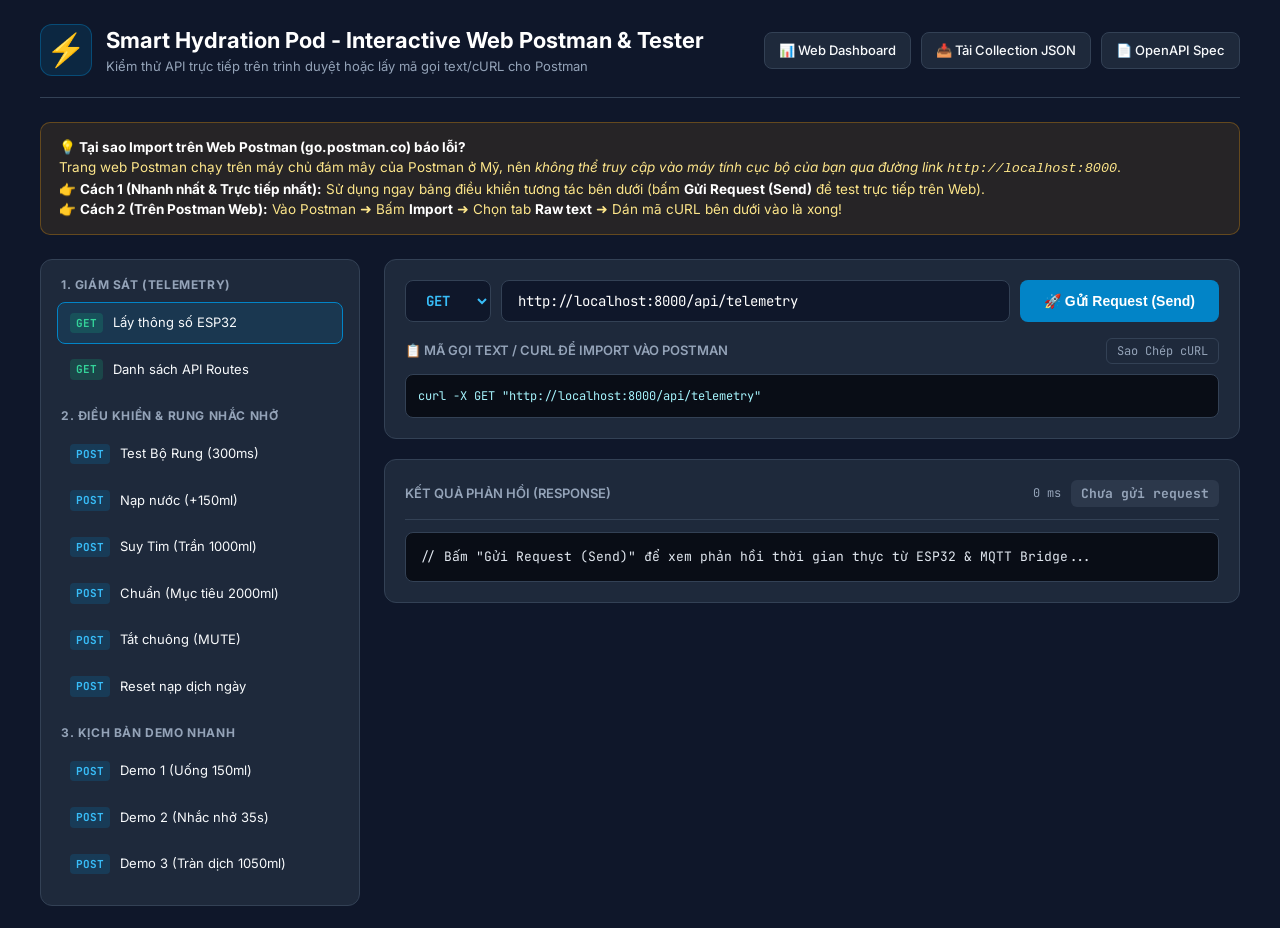
==== dashboard/docs.html @ 37216bba "feat: add interactive Web Postman tester UI at /docs and canonical v2.1 URL objects" ====
<!DOCTYPE html>
<html lang="vi">
<head>
  <meta charset="UTF-8">
  <meta name="viewport" content="width=device-width, initial-scale=1.0">
  <title>Smart Hydration Pod - Web Postman & Interactive API Tester</title>
  <link rel="preconnect" href="https://fonts.googleapis.com">
  <link rel="preconnect" href="https://fonts.gstatic.com" crossorigin>
  <link href="https://fonts.googleapis.com/css2?family=Inter:wght@400;500;600;700;800&family=JetBrains+Mono:wght@400;500;600&display=swap" rel="stylesheet">
  <style>
    :root {
      --bg: #0f172a;
      --card-bg: #1e293b;
      --border: #334155;
      --text: #f8fafc;
      --text-muted: #94a3b8;
      --primary: #0284c7;
      --primary-hover: #0369a1;
      --accent: #06b6d4;
      --success: #10b981;
      --warning: #f59e0b;
      --danger: #ef4444;
      --font-mono: 'JetBrains Mono', monospace;
    }
    * { box-sizing: border-box; margin: 0; padding: 0; }
    body {
      background: var(--bg);
      color: var(--text);
      font-family: 'Inter', -apple-system, sans-serif;
      line-height: 1.5;
      padding: 24px;
    }
    .container {
      max-width: 1200px;
      margin: 0 auto;
    }
    header {
      display: flex;
      justify-content: space-between;
      align-items: center;
      padding-bottom: 20px;
      border-bottom: 1px solid var(--border);
      margin-bottom: 24px;
      flex-wrap: wrap;
      gap: 16px;
    }
    .brand {
      display: flex;
      align-items: center;
      gap: 14px;
    }
    .brand-icon {
      font-size: 32px;
      background: rgba(2, 132, 199, 0.15);
      border: 1px solid rgba(2, 132, 199, 0.4);
      border-radius: 12px;
      width: 52px;
      height: 52px;
      display: flex;
      align-items: center;
      justify-content: center;
    }
    h1 { font-size: 22px; font-weight: 700; color: #fff; }
    .subtitle { font-size: 13px; color: var(--text-muted); }
    .badge {
      display: inline-flex;
      align-items: center;
      gap: 6px;
      background: rgba(16, 185, 129, 0.15);
      color: var(--success);
      border: 1px solid rgba(16, 185, 129, 0.3);
      padding: 6px 12px;
      border-radius: 20px;
      font-size: 13px;
      font-weight: 600;
    }
    .links-nav {
      display: flex;
      gap: 10px;
    }
    .btn-nav {
      background: var(--card-bg);
      border: 1px solid var(--border);
      color: var(--text);
      padding: 8px 14px;
      border-radius: 8px;
      text-decoration: none;
      font-size: 13px;
      font-weight: 500;
      transition: all 0.2s;
    }
    .btn-nav:hover {
      border-color: var(--primary);
      color: #38bdf8;
    }
    
    .alert-box {
      background: rgba(245, 158, 11, 0.1);
      border: 1px solid rgba(245, 158, 11, 0.3);
      border-radius: 10px;
      padding: 14px 18px;
      margin-bottom: 24px;
      font-size: 13.5px;
      color: #fde68a;
    }
    .alert-box strong { color: #fff; }

    .main-layout {
      display: grid;
      grid-template-columns: 320px 1fr;
      gap: 24px;
    }
    @media (max-width: 900px) {
      .main-layout { grid-template-columns: 1fr; }
    }

    .sidebar {
      background: var(--card-bg);
      border: 1px solid var(--border);
      border-radius: 12px;
      padding: 16px;
      height: fit-content;
    }
    .section-title {
      font-size: 12px;
      font-weight: 700;
      text-transform: uppercase;
      letter-spacing: 0.05em;
      color: var(--text-muted);
      margin: 16px 0 8px 4px;
    }
    .section-title:first-child { margin-top: 0; }
    
    .endpoint-item {
      display: flex;
      align-items: center;
      gap: 10px;
      padding: 10px 12px;
      border-radius: 8px;
      cursor: pointer;
      font-size: 13px;
      margin-bottom: 4px;
      transition: background 0.15s;
      border: 1px solid transparent;
    }
    .endpoint-item:hover {
      background: rgba(255, 255, 255, 0.04);
      border-color: rgba(255, 255, 255, 0.08);
    }
    .endpoint-item.active {
      background: rgba(2, 132, 199, 0.15);
      border-color: var(--primary);
    }
    .method-tag {
      font-size: 11px;
      font-family: var(--font-mono);
      font-weight: 700;
      padding: 2px 6px;
      border-radius: 4px;
    }
    .method-get { background: rgba(16, 185, 129, 0.2); color: #34d399; }
    .method-post { background: rgba(2, 132, 199, 0.2); color: #38bdf8; }

    .workspace {
      display: flex;
      flex-direction: column;
      gap: 20px;
    }
    .panel-card {
      background: var(--card-bg);
      border: 1px solid var(--border);
      border-radius: 12px;
      padding: 20px;
    }

    .request-bar {
      display: flex;
      gap: 10px;
      margin-bottom: 16px;
    }
    .req-method {
      background: #0f172a;
      border: 1px solid var(--border);
      color: #38bdf8;
      font-family: var(--font-mono);
      font-weight: 700;
      padding: 10px 16px;
      border-radius: 8px;
      font-size: 14px;
    }
    .req-url {
      flex: 1;
      background: #0f172a;
      border: 1px solid var(--border);
      color: #fff;
      font-family: var(--font-mono);
      padding: 10px 16px;
      border-radius: 8px;
      font-size: 14px;
      outline: none;
    }
    .req-url:focus { border-color: var(--primary); }
    .btn-send {
      background: var(--primary);
      color: #fff;
      border: none;
      padding: 10px 24px;
      border-radius: 8px;
      font-weight: 600;
      font-size: 14px;
      cursor: pointer;
      display: flex;
      align-items: center;
      gap: 8px;
      transition: background 0.2s;
    }
    .btn-send:hover { background: var(--primary-hover); }

    .body-header {
      display: flex;
      justify-content: space-between;
      align-items: center;
      margin-bottom: 8px;
    }
    .lbl {
      font-size: 13px;
      font-weight: 600;
      color: var(--text-muted);
    }
    .btn-action-small {
      background: none;
      border: 1px solid var(--border);
      color: var(--text-muted);
      border-radius: 6px;
      padding: 4px 10px;
      font-size: 12px;
      cursor: pointer;
      font-family: var(--font-mono);
    }
    .btn-action-small:hover {
      color: #fff;
      border-color: #64748b;
    }

    textarea.code-box {
      width: 100%;
      height: 120px;
      background: #090d16;
      border: 1px solid var(--border);
      border-radius: 8px;
      color: #38bdf8;
      font-family: var(--font-mono);
      font-size: 13px;
      padding: 12px;
      resize: vertical;
      outline: none;
      line-height: 1.4;
    }
    textarea.code-box:focus { border-color: var(--primary); }

    .response-header {
      display: flex;
      justify-content: space-between;
      align-items: center;
      padding-bottom: 12px;
      border-bottom: 1px solid var(--border);
      margin-bottom: 12px;
    }
    .res-status {
      font-family: var(--font-mono);
      font-size: 13px;
      font-weight: 700;
      padding: 4px 10px;
      border-radius: 6px;
      background: rgba(100, 116, 139, 0.2);
      color: var(--text-muted);
    }
    .status-200 { background: rgba(16, 185, 129, 0.2); color: #34d399; }
    .status-err { background: rgba(239, 68, 68, 0.2); color: #f87171; }

    pre.res-body {
      background: #090d16;
      border: 1px solid var(--border);
      border-radius: 8px;
      padding: 14px;
      color: #e2e8f0;
      font-family: var(--font-mono);
      font-size: 13px;
      max-height: 360px;
      overflow: auto;
      white-space: pre-wrap;
      word-break: break-all;
    }

    .curl-snippet {
      background: #090d16;
      border: 1px solid var(--border);
      border-radius: 8px;
      padding: 12px;
      font-family: var(--font-mono);
      font-size: 12px;
      color: #a5f3fc;
      margin-top: 10px;
      white-space: pre-wrap;
      word-break: break-all;
    }
  </style>
</head>
<body>

  <div class="container">
    <header>
      <div class="brand">
        <div class="brand-icon">⚡</div>
        <div>
          <h1>Smart Hydration Pod - Interactive Web Postman & Tester</h1>
          <div class="subtitle">Kiểm thử API trực tiếp trên trình duyệt hoặc lấy mã gọi text/cURL cho Postman</div>
        </div>
      </div>

      <div class="links-nav">
        <a href="/" class="btn-nav">📊 Web Dashboard</a>
        <a href="/postman_collection.json" download class="btn-nav">📥 Tải Collection JSON</a>
        <a href="/openapi.json" class="btn-nav">📄 OpenAPI Spec</a>
      </div>
    </header>

    <!-- Postman Web Note Box -->
    <div class="alert-box">
      <strong>💡 Tại sao Import trên Web Postman (go.postman.co) báo lỗi?</strong><br>
      Trang web Postman chạy trên máy chủ đám mây của Postman ở Mỹ, nên <em>không thể truy cập vào máy tính cục bộ của bạn qua đường link <code>http://localhost:8000</code></em>.<br>
      👉 <strong>Cách 1 (Nhanh nhất & Trực tiếp nhất):</strong> Sử dụng ngay bảng điều khiển tương tác bên dưới (bấm <strong>Gửi Request (Send)</strong> để test trực tiếp trên Web).<br>
      👉 <strong>Cách 2 (Trên Postman Web):</strong> Vào Postman ➜ Bấm <strong>Import</strong> ➜ Chọn tab <strong>Raw text</strong> ➜ Dán mã cURL bên dưới vào là xong!
    </div>

    <div class="main-layout">
      <!-- Sidebar Endpoints -->
      <div class="sidebar">
        <div class="section-title">1. Giám Sát (Telemetry)</div>
        <div class="endpoint-item active" onclick="loadEndpoint(0)">
          <span class="method-tag method-get">GET</span>
          <span>Lấy thông số ESP32</span>
        </div>
        <div class="endpoint-item" onclick="loadEndpoint(1)">
          <span class="method-tag method-get">GET</span>
          <span>Danh sách API Routes</span>
        </div>

        <div class="section-title">2. Điều Khiển & Rung Nhắc Nhở</div>
        <div class="endpoint-item" onclick="loadEndpoint(2)">
          <span class="method-tag method-post">POST</span>
          <span>Test Bộ Rung (300ms)</span>
        </div>
        <div class="endpoint-item" onclick="loadEndpoint(3)">
          <span class="method-tag method-post">POST</span>
          <span>Nạp nước (+150ml)</span>
        </div>
        <div class="endpoint-item" onclick="loadEndpoint(4)">
          <span class="method-tag method-post">POST</span>
          <span>Suy Tim (Trần 1000ml)</span>
        </div>
        <div class="endpoint-item" onclick="loadEndpoint(5)">
          <span class="method-tag method-post">POST</span>
          <span>Chuẩn (Mục tiêu 2000ml)</span>
        </div>
        <div class="endpoint-item" onclick="loadEndpoint(6)">
          <span class="method-tag method-post">POST</span>
          <span>Tắt chuông (MUTE)</span>
        </div>
        <div class="endpoint-item" onclick="loadEndpoint(7)">
          <span class="method-tag method-post">POST</span>
          <span>Reset nạp dịch ngày</span>
        </div>

        <div class="section-title">3. Kịch Bản Demo Nhanh</div>
        <div class="endpoint-item" onclick="loadEndpoint(8)">
          <span class="method-tag method-post">POST</span>
          <span>Demo 1 (Uống 150ml)</span>
        </div>
        <div class="endpoint-item" onclick="loadEndpoint(9)">
          <span class="method-tag method-post">POST</span>
          <span>Demo 2 (Nhắc nhở 35s)</span>
        </div>
        <div class="endpoint-item" onclick="loadEndpoint(10)">
          <span class="method-tag method-post">POST</span>
          <span>Demo 3 (Tràn dịch 1050ml)</span>
        </div>
      </div>

      <!-- Main Request / Response Workspace -->
      <div class="workspace">
        <div class="panel-card">
          <div class="request-bar">
            <select id="req-method" class="req-method" onchange="updateCurlSnippet()">
              <option value="GET">GET</option>
              <option value="POST">POST</option>
            </select>
            <input type="text" id="req-url" class="req-url" value="http://localhost:8000/api/telemetry" oninput="updateCurlSnippet()">
            <button class="btn-send" onclick="sendRequest()">
              <span>🚀 Gửi Request (Send)</span>
            </button>
          </div>

          <div id="body-section">
            <div class="body-header">
              <span class="lbl">REQUEST BODY (JSON)</span>
              <button class="btn-action-small" onclick="formatJson()">Format JSON</button>
            </div>
            <textarea id="req-body" class="code-box" oninput="updateCurlSnippet()"></textarea>
          </div>

          <div style="margin-top: 16px;">
            <div class="body-header">
              <span class="lbl">📋 MÃ GỌI TEXT / CURL ĐỂ IMPORT VÀO POSTMAN</span>
              <button class="btn-action-small" onclick="copyCurl()">Sao Chép cURL</button>
            </div>
            <div id="curl-preview" class="curl-snippet">curl -X GET http://localhost:8000/api/telemetry</div>
          </div>
        </div>

        <!-- Response Card -->
        <div class="panel-card">
          <div class="response-header">
            <span class="lbl">KẾT QUẢ PHẢN HỒI (RESPONSE)</span>
            <div style="display: flex; gap: 10px; align-items: center;">
              <span id="res-time" style="font-size: 12px; color: var(--text-muted); font-family: var(--font-mono);">0 ms</span>
              <span id="res-status" class="res-status">Chưa gửi request</span>
            </div>
          </div>
          <pre id="res-body" class="res-body">// Bấm "Gửi Request (Send)" để xem phản hồi thời gian thực từ ESP32 & MQTT Bridge...</pre>
        </div>
      </div>
    </div>
  </div>

  <script>
    const endpoints = [
      { method: 'GET', url: 'http://localhost:8000/api/telemetry', body: '' },
      { method: 'GET', url: 'http://localhost:8000/api/help', body: '' },
      { method: 'POST', url: 'http://localhost:8000/api/vibrate', body: JSON.stringify({ duration_ms: 300 }, null, 2) },
      { method: 'POST', url: 'http://localhost:8000/api/drink', body: JSON.stringify({ amount_ml: 150 }, null, 2) },
      { method: 'POST', url: 'http://localhost:8000/api/profile', body: JSON.stringify({ profile: 'HEART_FAILURE', hard_cap: 1000 }, null, 2) },
      { method: 'POST', url: 'http://localhost:8000/api/profile', body: JSON.stringify({ profile: 'STANDARD', goal: 2000 }, null, 2) },
      { method: 'POST', url: 'http://localhost:8000/api/alarm', body: JSON.stringify({ action: 'MUTE' }, null, 2) },
      { method: 'POST', url: 'http://localhost:8000/api/reset', body: '{}' },
      { method: 'POST', url: 'http://localhost:8000/api/command', body: JSON.stringify({ command: 'SIM_DEMO_SCENARIO_1' }, null, 2) },
      { method: 'POST', url: 'http://localhost:8000/api/command', body: JSON.stringify({ command: 'SIM_DEMO_SCENARIO_2' }, null, 2) },
      { method: 'POST', url: 'http://localhost:8000/api/command', body: JSON.stringify({ command: 'SIM_DEMO_SCENARIO_3' }, null, 2) }
    ];

    function loadEndpoint(idx) {
      document.querySelectorAll('.endpoint-item').forEach((el, i) => {
        el.classList.toggle('active', i === idx);
      });
      const ep = endpoints[idx];
      document.getElementById('req-method').value = ep.method;
      document.getElementById('req-url').value = ep.url;
      document.getElementById('req-body').value = ep.body;
      
      const bodySec = document.getElementById('body-section');
      bodySec.style.display = ep.method === 'GET' ? 'none' : 'block';

      updateCurlSnippet();
    }

    function updateCurlSnippet() {
      const method = document.getElementById('req-method').value;
      const url = document.getElementById('req-url').value;
      const body = document.getElementById('req-body').value.trim();

      let curl = `curl -X ${method} "${url}"`;
      if (method === 'POST') {
        curl += ` -H "Content-Type: application/json"`;
        if (body) {
          const compact = body.replace(/\n\s*/g, ' ');
          curl += ` -d '${compact}'`;
        }
      }
      document.getElementById('curl-preview').textContent = curl;
    }

    function copyCurl() {
      const curl = document.getElementById('curl-preview').textContent;
      navigator.clipboard.writeText(curl).then(() => {
        alert("Đã sao chép mã cURL! Bạn có thể dán trực tiếp vào Postman (mục Import -> Raw text) hoặc chạy trên Terminal.");
      });
    }

    function formatJson() {
      try {
        const val = document.getElementById('req-body').value;
        if (!val.trim()) return;
        const parsed = JSON.parse(val);
        document.getElementById('req-body').value = JSON.stringify(parsed, null, 2);
        updateCurlSnippet();
      } catch (e) {
        alert("JSON không hợp lệ: " + e.message);
      }
    }

    async function sendRequest() {
      const method = document.getElementById('req-method').value;
      const url = document.getElementById('req-url').value;
      const bodyText = document.getElementById('req-body').value.trim();

      const statusEl = document.getElementById('res-status');
      const timeEl = document.getElementById('res-time');
      const bodyEl = document.getElementById('res-body');

      statusEl.className = 'res-status';
      statusEl.textContent = 'Đang gửi...';
      bodyEl.textContent = 'Chờ phản hồi...';

      const t0 = performance.now();

      try {
        const opts = {
          method: method,
          headers: {}
        };
        if (method === 'POST') {
          opts.headers['Content-Type'] = 'application/json';
          opts.body = bodyText || '{}';
        }

        const res = await fetch(url, opts);
        const duration = Math.round(performance.now() - t0);
        timeEl.textContent = duration + ' ms';

        statusEl.textContent = `${res.status} ${res.statusText || 'OK'}`;
        if (res.ok) {
          statusEl.className = 'res-status status-200';
        } else {
          statusEl.className = 'res-status status-err';
        }

        const data = await res.json();
        bodyEl.textContent = JSON.stringify(data, null, 2);
      } catch (err) {
        const duration = Math.round(performance.now() - t0);
        timeEl.textContent = duration + ' ms';
        statusEl.className = 'res-status status-err';
        statusEl.textContent = 'LỖI KẾT NỐI';
        bodyEl.textContent = 'Lỗi kết nối tới Server: ' + err.message + '\n\nHãy đảm bảo server.py đang chạy trên máy (http://localhost:8000).';
      }
    }

    // Init first endpoint
    loadEndpoint(0);
  </script>
</body>
</html>
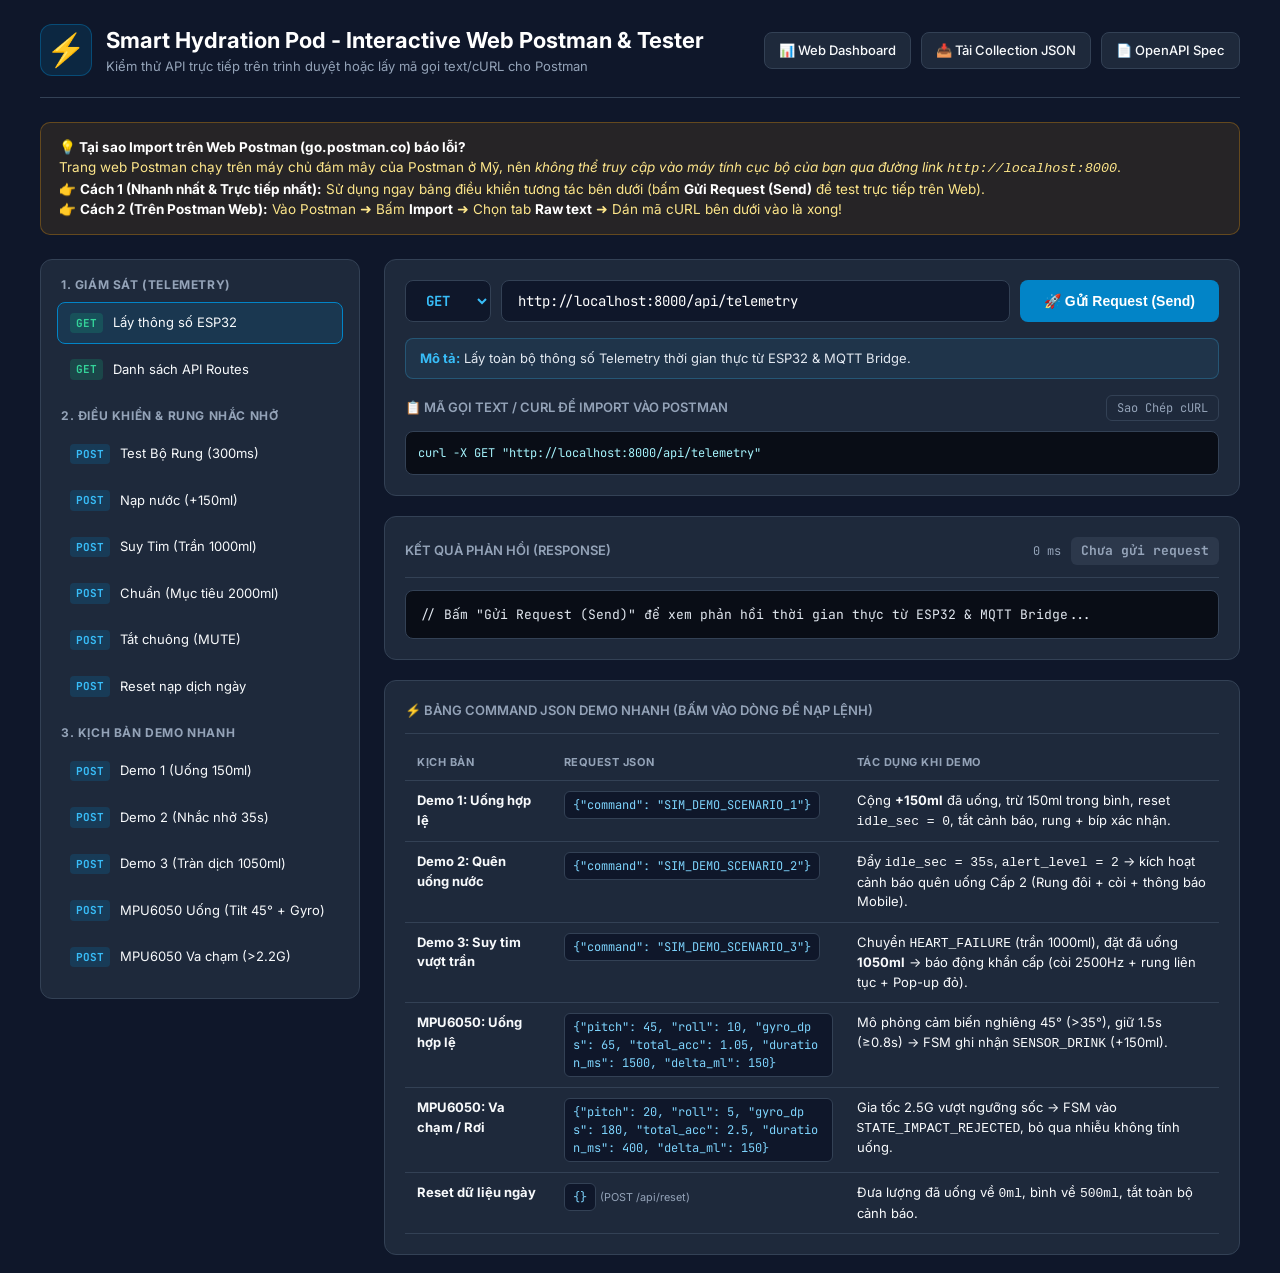
==== commit 03bbd1ff: "api stimulation" ====
--- a/dashboard/docs.html
+++ b/dashboard/docs.html
@@ -216,6 +216,53 @@
     }
     .btn-send:hover { background: var(--primary-hover); }
 
+    .ep-desc-box {
+      background: rgba(56, 189, 248, 0.08);
+      border: 1px solid rgba(56, 189, 248, 0.25);
+      border-radius: 8px;
+      padding: 10px 14px;
+      margin-bottom: 14px;
+      font-size: 13px;
+      color: #e2e8f0;
+      line-height: 1.5;
+    }
+    .ep-desc-box strong {
+      color: #38bdf8;
+    }
+    .demo-cmd-table {
+      width: 100%;
+      border-collapse: collapse;
+      font-size: 13px;
+      margin-top: 10px;
+    }
+    .demo-cmd-table th, .demo-cmd-table td {
+      text-align: left;
+      padding: 10px 12px;
+      border-bottom: 1px solid var(--border);
+      vertical-align: top;
+    }
+    .demo-cmd-table th {
+      color: var(--text-muted);
+      font-size: 11px;
+      text-transform: uppercase;
+      letter-spacing: 0.05em;
+    }
+    .demo-cmd-table tr:hover {
+      background: rgba(255, 255, 255, 0.03);
+      cursor: pointer;
+    }
+    .demo-cmd-code {
+      font-family: var(--font-mono);
+      font-size: 12px;
+      background: #0f172a;
+      color: #7dd3fc;
+      padding: 4px 8px;
+      border-radius: 6px;
+      border: 1px solid var(--border);
+      display: inline-block;
+      word-break: break-all;
+    }
+
     .body-header {
       display: flex;
       justify-content: space-between;
@@ -384,6 +431,14 @@
         <div class="endpoint-item" onclick="loadEndpoint(10)">
           <span class="method-tag method-post">POST</span>
           <span>Demo 3 (Tràn dịch 1050ml)</span>
+        </div>
+        <div class="endpoint-item" onclick="loadEndpoint(11)">
+          <span class="method-tag method-post">POST</span>
+          <span>MPU6050 Uống (Tilt 45° + Gyro)</span>
+        </div>
+        <div class="endpoint-item" onclick="loadEndpoint(12)">
+          <span class="method-tag method-post">POST</span>
+          <span>MPU6050 Va chạm (&gt;2.2G)</span>
         </div>
       </div>
 
@@ -401,6 +456,10 @@
             </button>
           </div>
 
+          <div id="ep-desc-box" class="ep-desc-box">
+            <strong>Mô tả:</strong> <span id="ep-desc-text">Lấy toàn bộ thông số Telemetry thời gian thực từ ESP32 & MQTT Bridge.</span>
+          </div>
+
           <div id="body-section">
             <div class="body-header">
               <span class="lbl">REQUEST BODY (JSON)</span>
@@ -429,23 +488,73 @@
           </div>
           <pre id="res-body" class="res-body">// Bấm "Gửi Request (Send)" để xem phản hồi thời gian thực từ ESP32 & MQTT Bridge...</pre>
         </div>
+
+        <!-- Quick Demo Command JSON Cheat Sheet -->
+        <div class="panel-card">
+          <div class="response-header" style="margin-bottom: 6px;">
+            <span class="lbl">⚡ BẢNG COMMAND JSON DEMO NHANH (BẤM VÀO DÒNG ĐỂ NẠP LỆNH)</span>
+          </div>
+          <table class="demo-cmd-table">
+            <thead>
+              <tr>
+                <th style="width: 18%;">Kịch bản</th>
+                <th style="width: 36%;">Request JSON</th>
+                <th>Tác dụng khi Demo</th>
+              </tr>
+            </thead>
+            <tbody>
+              <tr onclick="loadEndpoint(8)">
+                <td><strong>Demo 1: Uống hợp lệ</strong></td>
+                <td><span class="demo-cmd-code">{"command": "SIM_DEMO_SCENARIO_1"}</span></td>
+                <td>Cộng <strong>+150ml</strong> đã uống, trừ 150ml trong bình, reset <code>idle_sec = 0</code>, tắt cảnh báo, rung + bíp xác nhận.</td>
+              </tr>
+              <tr onclick="loadEndpoint(9)">
+                <td><strong>Demo 2: Quên uống nước</strong></td>
+                <td><span class="demo-cmd-code">{"command": "SIM_DEMO_SCENARIO_2"}</span></td>
+                <td>Đẩy <code>idle_sec = 35s</code>, <code>alert_level = 2</code> → kích hoạt cảnh báo quên uống Cấp 2 (Rung đôi + còi + thông báo Mobile).</td>
+              </tr>
+              <tr onclick="loadEndpoint(10)">
+                <td><strong>Demo 3: Suy tim vượt trần</strong></td>
+                <td><span class="demo-cmd-code">{"command": "SIM_DEMO_SCENARIO_3"}</span></td>
+                <td>Chuyển <code>HEART_FAILURE</code> (trần 1000ml), đặt đã uống <strong>1050ml</strong> → báo động khẩn cấp (còi 2500Hz + rung liên tục + Pop-up đỏ).</td>
+              </tr>
+              <tr onclick="loadEndpoint(11)">
+                <td><strong>MPU6050: Uống hợp lệ</strong></td>
+                <td><span class="demo-cmd-code">{"pitch": 45, "roll": 10, "gyro_dps": 65, "total_acc": 1.05, "duration_ms": 1500, "delta_ml": 150}</span></td>
+                <td>Mô phỏng cảm biến nghiêng 45° (&gt;35°), giữ 1.5s (≥0.8s) → FSM ghi nhận <code>SENSOR_DRINK</code> (+150ml).</td>
+              </tr>
+              <tr onclick="loadEndpoint(12)">
+                <td><strong>MPU6050: Va chạm / Rơi</strong></td>
+                <td><span class="demo-cmd-code">{"pitch": 20, "roll": 5, "gyro_dps": 180, "total_acc": 2.5, "duration_ms": 400, "delta_ml": 150}</span></td>
+                <td>Gia tốc 2.5G vượt ngưỡng sốc → FSM vào <code>STATE_IMPACT_REJECTED</code>, bỏ qua nhiễu không tính uống.</td>
+              </tr>
+              <tr onclick="loadEndpoint(7)">
+                <td><strong>Reset dữ liệu ngày</strong></td>
+                <td><span class="demo-cmd-code">{}</span> <small style="color:var(--text-muted);">(POST /api/reset)</small></td>
+                <td>Đưa lượng đã uống về <code>0ml</code>, bình về <code>500ml</code>, tắt toàn bộ cảnh báo.</td>
+              </tr>
+            </tbody>
+          </table>
+        </div>
       </div>
     </div>
   </div>
 
   <script>
     const endpoints = [
-      { method: 'GET', url: 'http://localhost:8000/api/telemetry', body: '' },
-      { method: 'GET', url: 'http://localhost:8000/api/help', body: '' },
-      { method: 'POST', url: 'http://localhost:8000/api/vibrate', body: JSON.stringify({ duration_ms: 300 }, null, 2) },
-      { method: 'POST', url: 'http://localhost:8000/api/drink', body: JSON.stringify({ amount_ml: 150 }, null, 2) },
-      { method: 'POST', url: 'http://localhost:8000/api/profile', body: JSON.stringify({ profile: 'HEART_FAILURE', hard_cap: 1000 }, null, 2) },
-      { method: 'POST', url: 'http://localhost:8000/api/profile', body: JSON.stringify({ profile: 'STANDARD', goal: 2000 }, null, 2) },
-      { method: 'POST', url: 'http://localhost:8000/api/alarm', body: JSON.stringify({ action: 'MUTE' }, null, 2) },
-      { method: 'POST', url: 'http://localhost:8000/api/reset', body: '{}' },
-      { method: 'POST', url: 'http://localhost:8000/api/command', body: JSON.stringify({ command: 'SIM_DEMO_SCENARIO_1' }, null, 2) },
-      { method: 'POST', url: 'http://localhost:8000/api/command', body: JSON.stringify({ command: 'SIM_DEMO_SCENARIO_2' }, null, 2) },
-      { method: 'POST', url: 'http://localhost:8000/api/command', body: JSON.stringify({ command: 'SIM_DEMO_SCENARIO_3' }, null, 2) }
+      { method: 'GET', url: 'http://localhost:8000/api/telemetry', body: '', desc: 'Lấy toàn bộ thông số Telemetry thời gian thực từ ESP32 & MQTT Bridge.' },
+      { method: 'GET', url: 'http://localhost:8000/api/help', body: '', desc: 'Xem danh sách toàn bộ REST API Routes đang hoạt động trên server.py.' },
+      { method: 'POST', url: 'http://localhost:8000/api/vibrate', body: JSON.stringify({ duration_ms: 300 }, null, 2), desc: 'Kích hoạt bộ rung Haptic (GPIO 5) trong 300ms để kiểm thử nhắc nhở.' },
+      { method: 'POST', url: 'http://localhost:8000/api/drink', body: JSON.stringify({ amount_ml: 150 }, null, 2), desc: 'Mô phỏng nạp +150ml nước trực tiếp và trừ 150ml trong bình.' },
+      { method: 'POST', url: 'http://localhost:8000/api/profile', body: JSON.stringify({ profile: 'HEART_FAILURE', hard_cap: 1000 }, null, 2), desc: 'Chuyển phác đồ Suy Tim với trần cứng Hard Cap = 1000ml/ngày (cảnh báo 80% Vàng, 90% Đỏ).' },
+      { method: 'POST', url: 'http://localhost:8000/api/profile', body: JSON.stringify({ profile: 'STANDARD', goal: 2000 }, null, 2), desc: 'Chuyển về phác đồ Bình thường với mục tiêu 2000ml/ngày.' },
+      { method: 'POST', url: 'http://localhost:8000/api/alarm', body: JSON.stringify({ action: 'MUTE' }, null, 2), desc: 'Tắt còi báo động khẩn cấp và dừng rung trên thiết bị (MUTE / UNMUTE).' },
+      { method: 'POST', url: 'http://localhost:8000/api/reset', body: '{}', desc: 'Reset dữ liệu ngày: đã uống về 0ml, bình về 500ml, tắt toàn bộ cảnh báo.' },
+      { method: 'POST', url: 'http://localhost:8000/api/command', body: JSON.stringify({ command: 'SIM_DEMO_SCENARIO_1' }, null, 2), desc: 'Demo 1 (Uống hợp lệ): Cộng +150ml đã uống, trừ 150ml trong bình, reset idle_sec = 0, tắt cảnh báo, rung + bíp xác nhận.' },
+      { method: 'POST', url: 'http://localhost:8000/api/command', body: JSON.stringify({ command: 'SIM_DEMO_SCENARIO_2' }, null, 2), desc: 'Demo 2 (Quên uống nước): Đẩy idle_sec = 35s, alert_level = 2 → kích hoạt cảnh báo quên uống Cấp 2 (Rung đôi + còi + thông báo Mobile).' },
+      { method: 'POST', url: 'http://localhost:8000/api/command', body: JSON.stringify({ command: 'SIM_DEMO_SCENARIO_3' }, null, 2), desc: 'Demo 3 (Suy tim vượt trần): Chuyển HEART_FAILURE (trần 1000ml), đặt đã uống 1050ml → báo động khẩn cấp (còi 2500Hz + rung liên tục + Pop-up đỏ).' },
+      { method: 'POST', url: 'http://localhost:8000/api/simulate_mpu', body: JSON.stringify({ pitch: 45, roll: 10, gyro_dps: 65, total_acc: 1.05, duration_ms: 1500, delta_ml: 150 }, null, 2), desc: 'MPU6050 Uống hợp lệ: Nghiêng 45° (>35°), giữ 1500ms (≥800ms), giảm 150ml → FSM ghi nhận SENSOR_DRINK.' },
+      { method: 'POST', url: 'http://localhost:8000/api/simulate_mpu', body: JSON.stringify({ pitch: 20, roll: 5, gyro_dps: 180, total_acc: 2.5, duration_ms: 400, delta_ml: 150 }, null, 2), desc: 'MPU6050 Va chạm (>2.2G): Gia tốc 2.5G vượt ngưỡng sốc → FSM vào STATE_IMPACT_REJECTED, bỏ qua nhiễu.' }
     ];
 
     function loadEndpoint(idx) {
@@ -456,6 +565,8 @@
       document.getElementById('req-method').value = ep.method;
       document.getElementById('req-url').value = ep.url;
       document.getElementById('req-body').value = ep.body;
+      const descEl = document.getElementById('ep-desc-text');
+      if (descEl) descEl.innerText = ep.desc || '';
       
       const bodySec = document.getElementById('body-section');
       bodySec.style.display = ep.method === 'GET' ? 'none' : 'block';
@@ -550,3 +661,4 @@
   </script>
 </body>
 </html>
+
